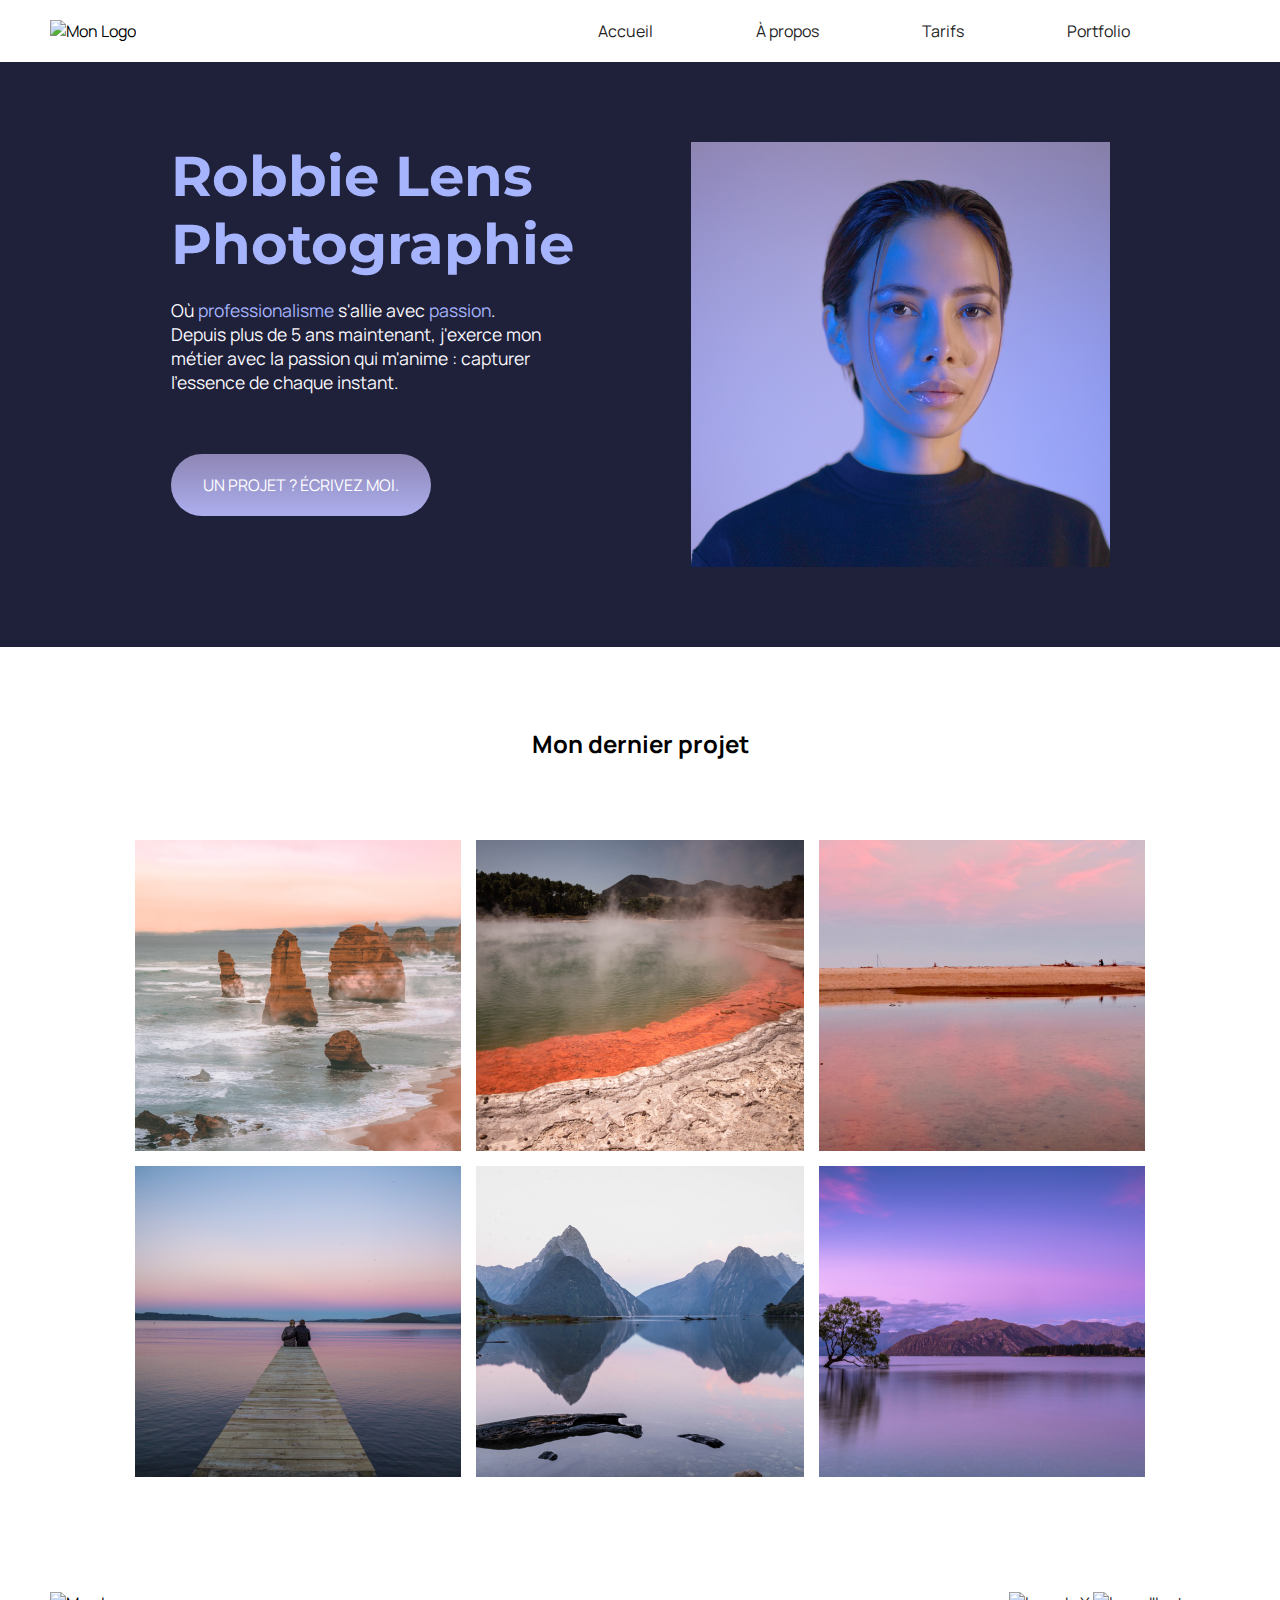
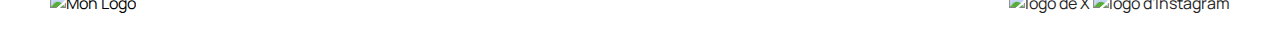
==== openclassroom/Projet_Robbie_Lens_Photographie/index.html @ ded46428 "Mise en page avec flexbox" ====
<!DOCTYPE html>
<html lang="en">
  <head>
    <meta charset="utf-8" />
    <link rel="stylesheet" href="css/style.css" />
    <link rel="preconnect" href="https://fonts.googleapis.com" />
    <link rel="preconnect" href="https://fonts.gstatic.com" crossorigin />
    <link
      href="https://fonts.googleapis.com/css2?family=Montserrat:ital,wght@0,100..900;1,100..900&display=swap"
      rel="stylesheet"
    />
    <link rel="preconnect" href="https://fonts.googleapis.com" />
    <link rel="preconnect" href="https://fonts.gstatic.com" crossorigin />
    <link
      href="https://fonts.googleapis.com/css2?family=Manrope:wght@200..800&family=Montserrat:ital,wght@0,100..900;1,100..900&display=swap"
      rel="stylesheet"
    />
    <title>Accueil - Robbie Lens Photographe</title>
  </head>

  <body>
    <!-- Mon site web pour mes photos -->
    <header>
      <nav>
        <img src="images/logo.png" alt="Mon Logo" class="lien-icone" />
        <div class="liens-nav">
          <a href="index.html">Accueil</a>
          <a href="html/a-propos.html">À propos</a>
          <a href="html/tarifs.html">Tarifs</a>
          <a href="html/portfolio.html">Portfolio</a>
        </div>
      </nav>
    </header>
    <main>
      <section id="accueil">
        <div id="accueil-info">
          <h1>Robbie Lens Photographie</h1>
          <p>
            Où <em>professionalisme</em> s'allie avec <em>passion</em>. Depuis
            plus de 5 ans maintenant, j'exerce mon métier avec la passion qui
            m'anime : capturer l'essence de chaque instant.
          </p>
          <a href="#" class="cta">UN PROJET ? ÉCRIVEZ MOI.</a>
        </div>
        <img src="images/robbie-lens.png" alt="Ma photo" /><br />
      </section>
      <section id="mon-dernier-projet">
        <h2>Mon dernier projet</h2>
          <div>
            <img src="images/accueil/element-1.png" alt="Mon image 1" />
            <img src="images/accueil/element-2.png" alt="Mon image 2" />
            <img src="images/accueil/element-3.png" alt="Mon image 3" />
          </div>
          <div>
            <img src="images/accueil/element-4.png" alt="Mon image 4" />
            <img src="images/accueil/element-5.png" alt="Mon image 5" />
            <img src="images/accueil/element-6.png" alt="Mon image 6" />
          </div>
      </section>
    </main>
    <footer>
      <img src="images/logo.png" alt="Mon Logo" class="lien-icone" />
      <div>
        <a href="https://x.com/" target="_blank" class="lien-icone"
        ><img src="images/twitter.png" alt="logo de X"
      /></a>
      <a href="https://www.instagram.com/" target="_blank" class="lien-icone"
        ><img src="images/instagram.png" alt="logo d'Instagram"
      /></a>
      </div>
    </footer>
  </body>
</html>
---- openclassroom/Projet_Robbie_Lens_Photographie/css/style.css ----
*{
    margin: 0;
}

body{
    font-family: 'Manrope', sans-serif;
  font-size: 1em;
    background-color: #1F2039;
}

a{
    color: #242424;
    text-decoration: none;
}

a:hover{
    text-decoration: underline;
}

em{
    color: #A5B4FC;
    font-style: normal;
}

h1{
    font-size: 3.5em;
    color: #A5B4FC;
    font-family: "Montserrat", sans-serif;
}

p{
    font-size: 1.1em;
    color: #F9F8FF;
}

header, footer{
    background-color: white;
    padding: 20px 50px;
}

nav{
    display: flex;
    justify-content: space-between;
}

.liens-nav{
    align-content: center;
}

.liens-nav a{
    margin-right: 100px;
}

#accueil{
    display: flex;
}

h2, li{
    color: #F9F8FF;
}

.cta{
    color: white;
    background: linear-gradient(#8E86B5, #ACAEED);
    border-radius: 50px;
    padding: 20px 30px;
}

.cta:hover{
    background: linear-gradient(#696484, #8788BA);
    text-decoration: none;
}


#contenu{
    border-right: 1px solid #8e86b5;
    border-bottom: 1px solid #8e86b5;
    padding: 70px;
    margin: 70px 0;
}

#contenu h2{
    margin-top: 30px;
}

#contenu ul{
    margin-top: 30px;
}

.lien-icone:hover{
    opacity: 0.5;
}

section{
    padding: 80px;
}

#a-propos-main{
    width: 50%;
    margin: auto;
}

#accueil{
    display: flex;
    justify-content: center;
}

#accueil-info{
    width: 370px;
    display: flex;
    flex-direction: column;
    gap: 20px;
    margin-right: 150px;
}

#accueil-info a{
    width: 200px;
    text-align: center;
    text-transform: uppercase;
    margin-top: 40px;
}

#mon-dernier-projet{
    background-color: white;
    /* margin: 0; */
}

#mon-dernier-projet h2{
    color: black;
    text-align: center;

    margin-bottom: 80px;
}

#mon-dernier-projet div{
    display: flex;
    flex-direction: row;
    gap: 15px;
    justify-content: center;
    margin-bottom: 15px;
   
}



footer{
    display: flex;
    justify-content: space-between;
}

#portfolio-button{
    width: 300px;
    margin: 0 auto;
}
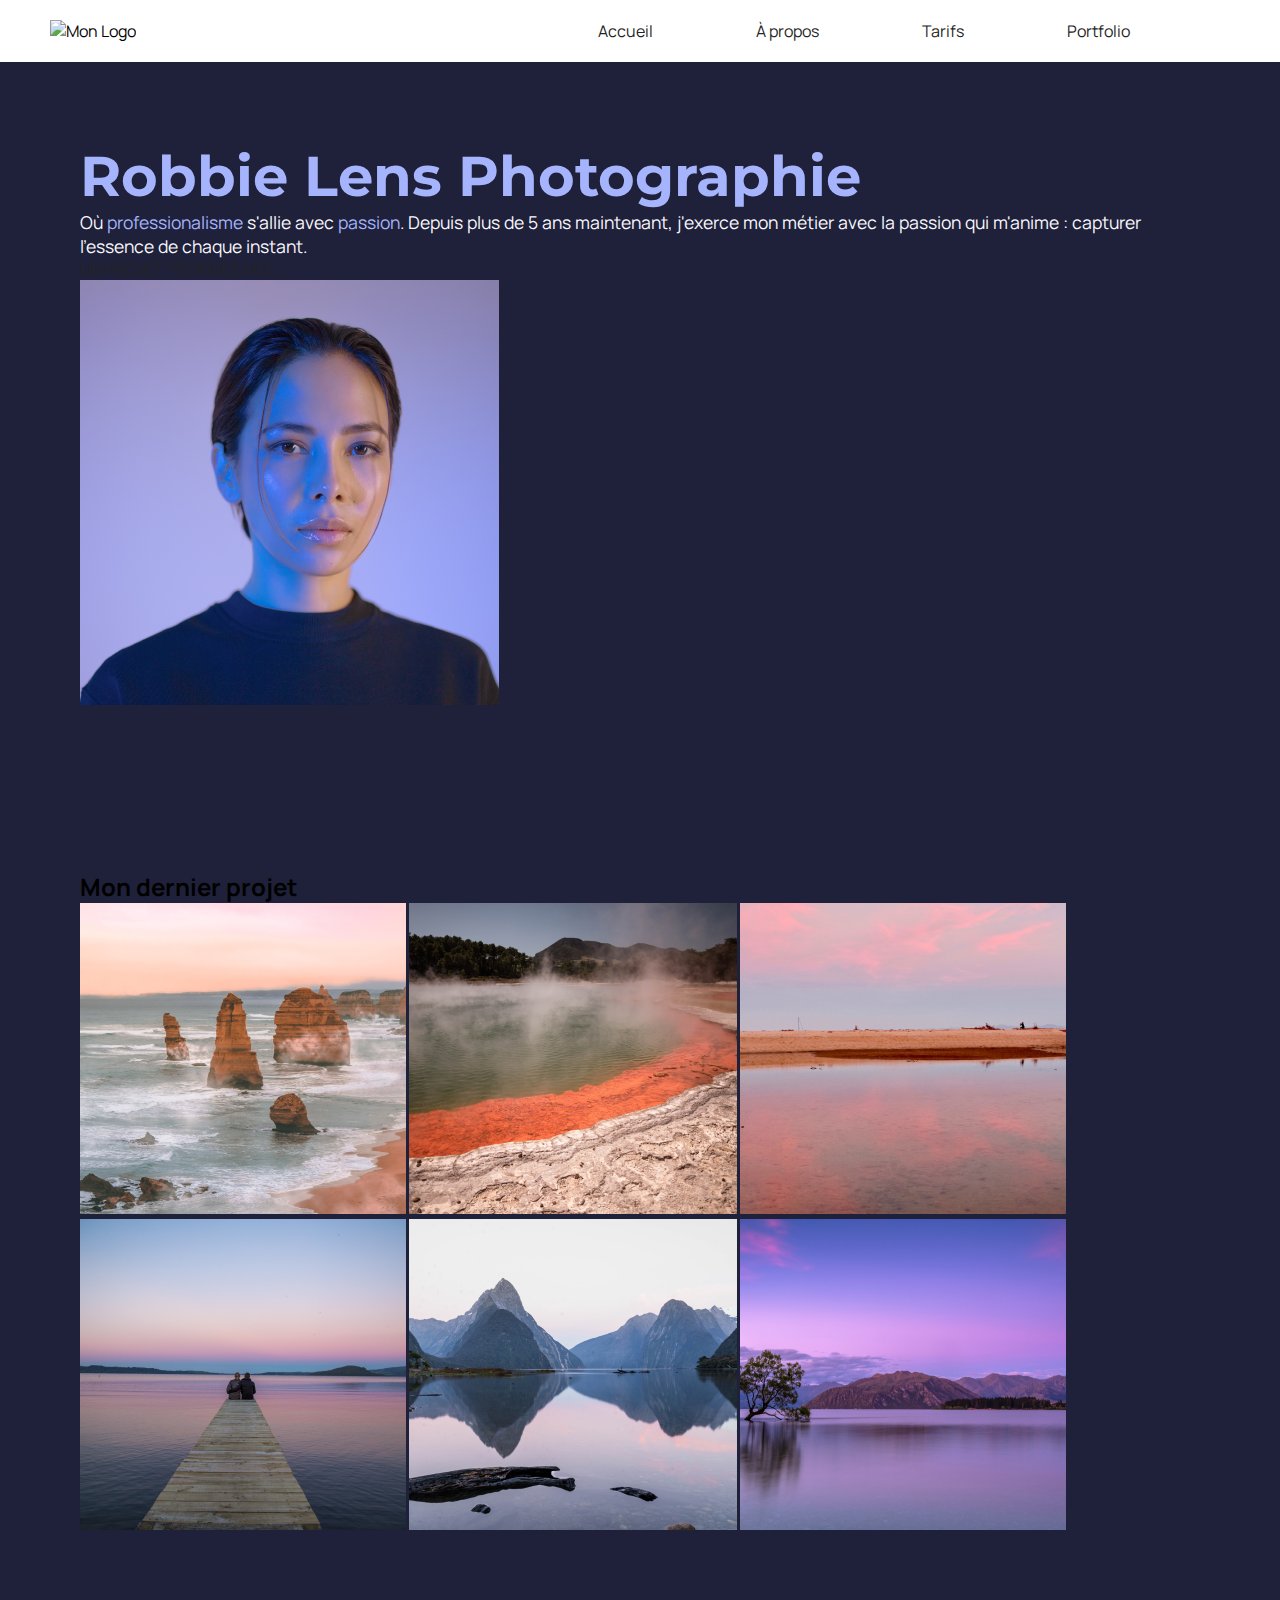
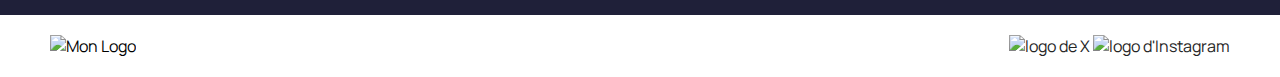
==== commit 0371bb6d: "organisation des fichiers css" ====
--- a/openclassroom/Projet_Robbie_Lens_Photographie/index.html
+++ b/openclassroom/Projet_Robbie_Lens_Photographie/index.html
@@ -3,6 +3,7 @@
   <head>
     <meta charset="utf-8" />
     <link rel="stylesheet" href="css/style.css" />
+    <link rel="stylesheet" href="css/index.css" />
     <link rel="preconnect" href="https://fonts.googleapis.com" />
     <link rel="preconnect" href="https://fonts.gstatic.com" crossorigin />
     <link
@@ -40,7 +41,7 @@
             plus de 5 ans maintenant, j'exerce mon métier avec la passion qui
             m'anime : capturer l'essence de chaque instant.
           </p>
-          <a href="#" class="cta">UN PROJET ? ÉCRIVEZ MOI.</a>
+          <a href="html/portfolio.html" class="cta">UN PROJET ? ÉCRIVEZ MOI.</a>
         </div>
         <img src="images/robbie-lens.png" alt="Ma photo" /><br />
       </section>
--- a/openclassroom/Projet_Robbie_Lens_Photographie/css/style.css
+++ b/openclassroom/Projet_Robbie_Lens_Photographie/css/style.css
@@ -51,104 +51,17 @@
     margin-right: 100px;
 }
 
-#accueil{
-    display: flex;
+
+section{
+    padding: 80px;
 }
 
-h2, li{
-    color: #F9F8FF;
-}
-
-.cta{
-    color: white;
-    background: linear-gradient(#8E86B5, #ACAEED);
-    border-radius: 50px;
-    padding: 20px 30px;
-}
-
-.cta:hover{
-    background: linear-gradient(#696484, #8788BA);
-    text-decoration: none;
-}
-
-
-#contenu{
-    border-right: 1px solid #8e86b5;
-    border-bottom: 1px solid #8e86b5;
-    padding: 70px;
-    margin: 70px 0;
-}
-
-#contenu h2{
-    margin-top: 30px;
-}
-
-#contenu ul{
-    margin-top: 30px;
-}
 
 .lien-icone:hover{
     opacity: 0.5;
 }
 
-section{
-    padding: 80px;
-}
-
-#a-propos-main{
-    width: 50%;
-    margin: auto;
-}
-
-#accueil{
-    display: flex;
-    justify-content: center;
-}
-
-#accueil-info{
-    width: 370px;
-    display: flex;
-    flex-direction: column;
-    gap: 20px;
-    margin-right: 150px;
-}
-
-#accueil-info a{
-    width: 200px;
-    text-align: center;
-    text-transform: uppercase;
-    margin-top: 40px;
-}
-
-#mon-dernier-projet{
-    background-color: white;
-    /* margin: 0; */
-}
-
-#mon-dernier-projet h2{
-    color: black;
-    text-align: center;
-
-    margin-bottom: 80px;
-}
-
-#mon-dernier-projet div{
-    display: flex;
-    flex-direction: row;
-    gap: 15px;
-    justify-content: center;
-    margin-bottom: 15px;
-   
-}
-
-
-
 footer{
     display: flex;
     justify-content: space-between;
 }
-
-#portfolio-button{
-    width: 300px;
-    margin: 0 auto;
-}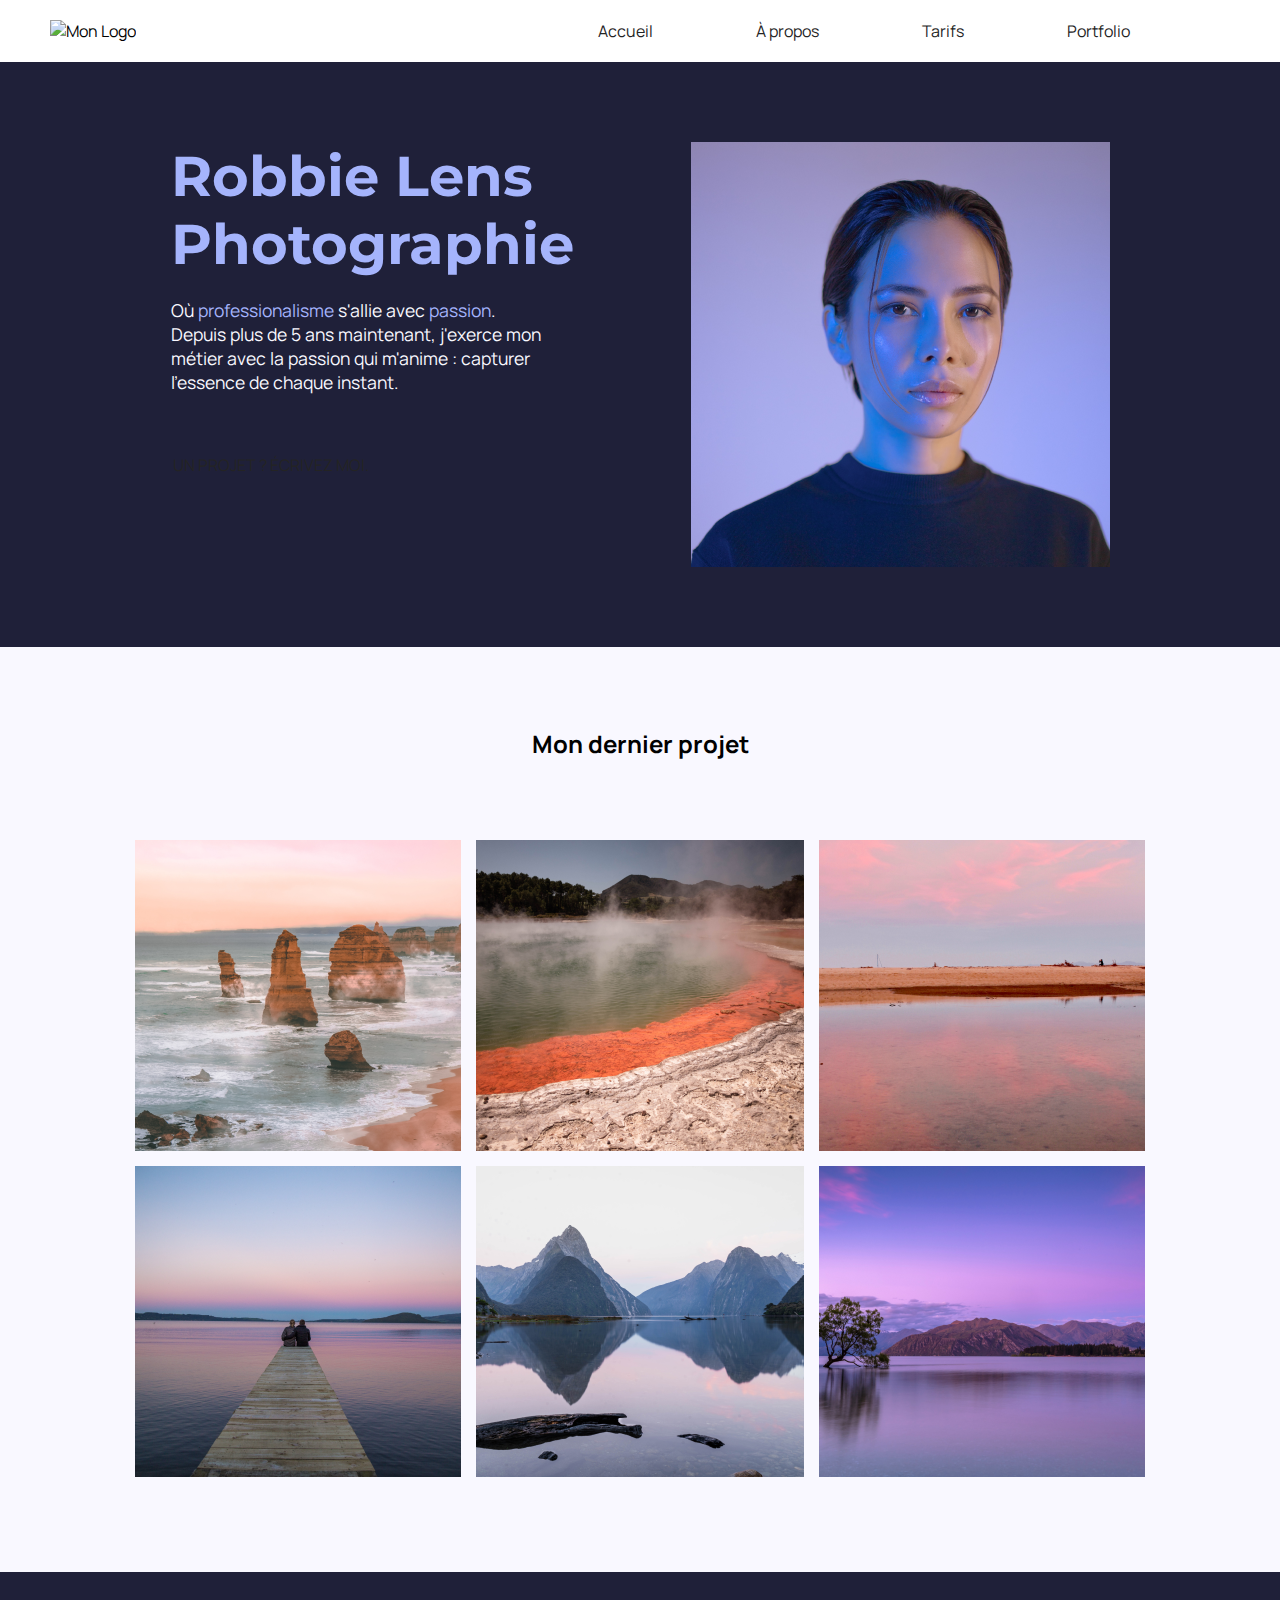
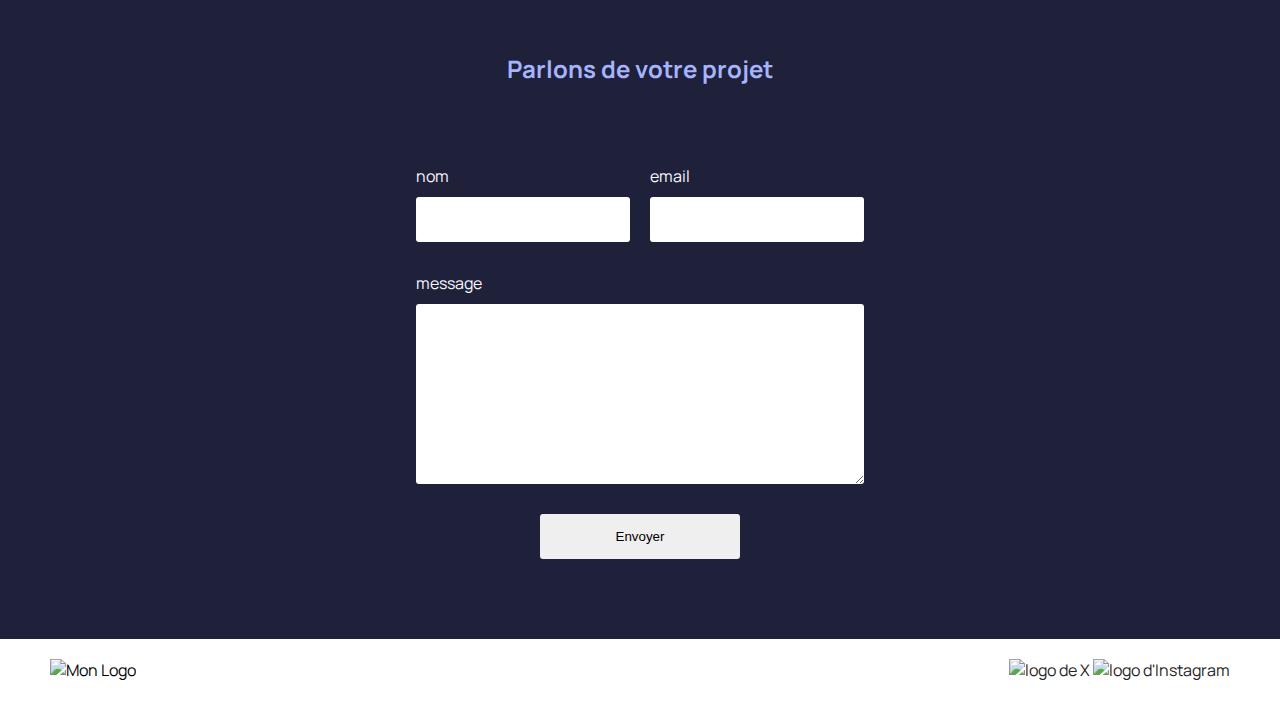
==== commit 02e457e6: "formulaire" ====
--- a/openclassroom/Projet_Robbie_Lens_Photographie/index.html
+++ b/openclassroom/Projet_Robbie_Lens_Photographie/index.html
@@ -47,27 +47,45 @@
       </section>
       <section id="mon-dernier-projet">
         <h2>Mon dernier projet</h2>
-          <div>
-            <img src="images/accueil/element-1.png" alt="Mon image 1" />
-            <img src="images/accueil/element-2.png" alt="Mon image 2" />
-            <img src="images/accueil/element-3.png" alt="Mon image 3" />
+        <div>
+          <img src="images/accueil/element-1.png" alt="Mon image 1" />
+          <img src="images/accueil/element-2.png" alt="Mon image 2" />
+          <img src="images/accueil/element-3.png" alt="Mon image 3" />
+        </div>
+        <div>
+          <img src="images/accueil/element-4.png" alt="Mon image 4" />
+          <img src="images/accueil/element-5.png" alt="Mon image 5" />
+          <img src="images/accueil/element-6.png" alt="Mon image 6" />
+        </div>
+      </section>
+      <section id="formulaire">
+        <h2>Parlons de votre projet</h2>  
+        <form action="#" method="get">
+          <div id="name-email">
+            <div class="form-column">
+              <label for="nom">nom</label>
+              <input type="text" id="nom" name="nom" />
+            </div>
+            <div class="form-column">
+              <label for="email">email</label>
+              <input type="email" required />
+            </div>
           </div>
-          <div>
-            <img src="images/accueil/element-4.png" alt="Mon image 4" />
-            <img src="images/accueil/element-5.png" alt="Mon image 5" />
-            <img src="images/accueil/element-6.png" alt="Mon image 6" />
-          </div>
+            <label for="message">message</label>
+            <textarea name="message" id="message" rows="10"></textarea>
+            <input type="submit" value="Envoyer" class="cta">
+        </form>
       </section>
     </main>
     <footer>
       <img src="images/logo.png" alt="Mon Logo" class="lien-icone" />
       <div>
         <a href="https://x.com/" target="_blank" class="lien-icone"
-        ><img src="images/twitter.png" alt="logo de X"
-      /></a>
-      <a href="https://www.instagram.com/" target="_blank" class="lien-icone"
-        ><img src="images/instagram.png" alt="logo d'Instagram"
-      /></a>
+          ><img src="images/twitter.png" alt="logo de X"
+        /></a>
+        <a href="https://www.instagram.com/" target="_blank" class="lien-icone"
+          ><img src="images/instagram.png" alt="logo d'Instagram"
+        /></a>
       </div>
     </footer>
   </body>
--- a/openclassroom/Projet_Robbie_Lens_Photographie/css/index.css
+++ b/openclassroom/Projet_Robbie_Lens_Photographie/css/index.css
@@ -0,0 +1,100 @@
+#accueil{
+    display: flex;
+}
+
+h2, li{
+    color: #F9F8FF;
+}
+
+#accueil{
+    display: flex;
+    justify-content: center;
+}
+
+#accueil-info{
+    width: 370px;
+    display: flex;
+    flex-direction: column;
+    gap: 20px;
+    margin-right: 150px;
+}
+
+#accueil-info a{
+    width: 200px;
+    text-align: center;
+    text-transform: uppercase;
+    margin-top: 40px;
+}
+
+#mon-dernier-projet{
+    background-color: #F9F8FF;
+    /* margin: 0; */
+}
+
+#mon-dernier-projet h2{
+    color: black;
+    text-align: center;
+
+    margin-bottom: 80px;
+}
+
+#mon-dernier-projet div{
+    display: flex;
+    flex-direction: row;
+    gap: 15px;
+    justify-content: center;
+    margin-bottom: 15px;
+   
+}
+
+/* form */
+#formulaire{
+    
+    color: #F9F8FF;
+    
+}
+
+#formulaire h2{
+    color: #A5B4FC;
+    text-align: center;
+    margin-bottom: 80px;
+}
+
+form{
+    width: 40%;
+    margin: auto;
+    display: flex;
+    flex-direction: column;
+   
+}
+
+.form-column{
+    flex: 1;
+    display: flex;
+    flex-direction: column;
+    
+}
+
+#name-email{
+    display: flex;
+    flex-direction: row;
+    gap: 20px;
+    margin-bottom: 30px;
+}
+
+input,
+textarea {
+  padding: 15px;
+  border-radius: 3px;
+  border: none;
+}
+
+label {
+  margin-bottom: 10px;
+}
+
+input[type='submit'] {
+  width: 200px;
+  margin: auto;
+  margin-top: 30px;
+}